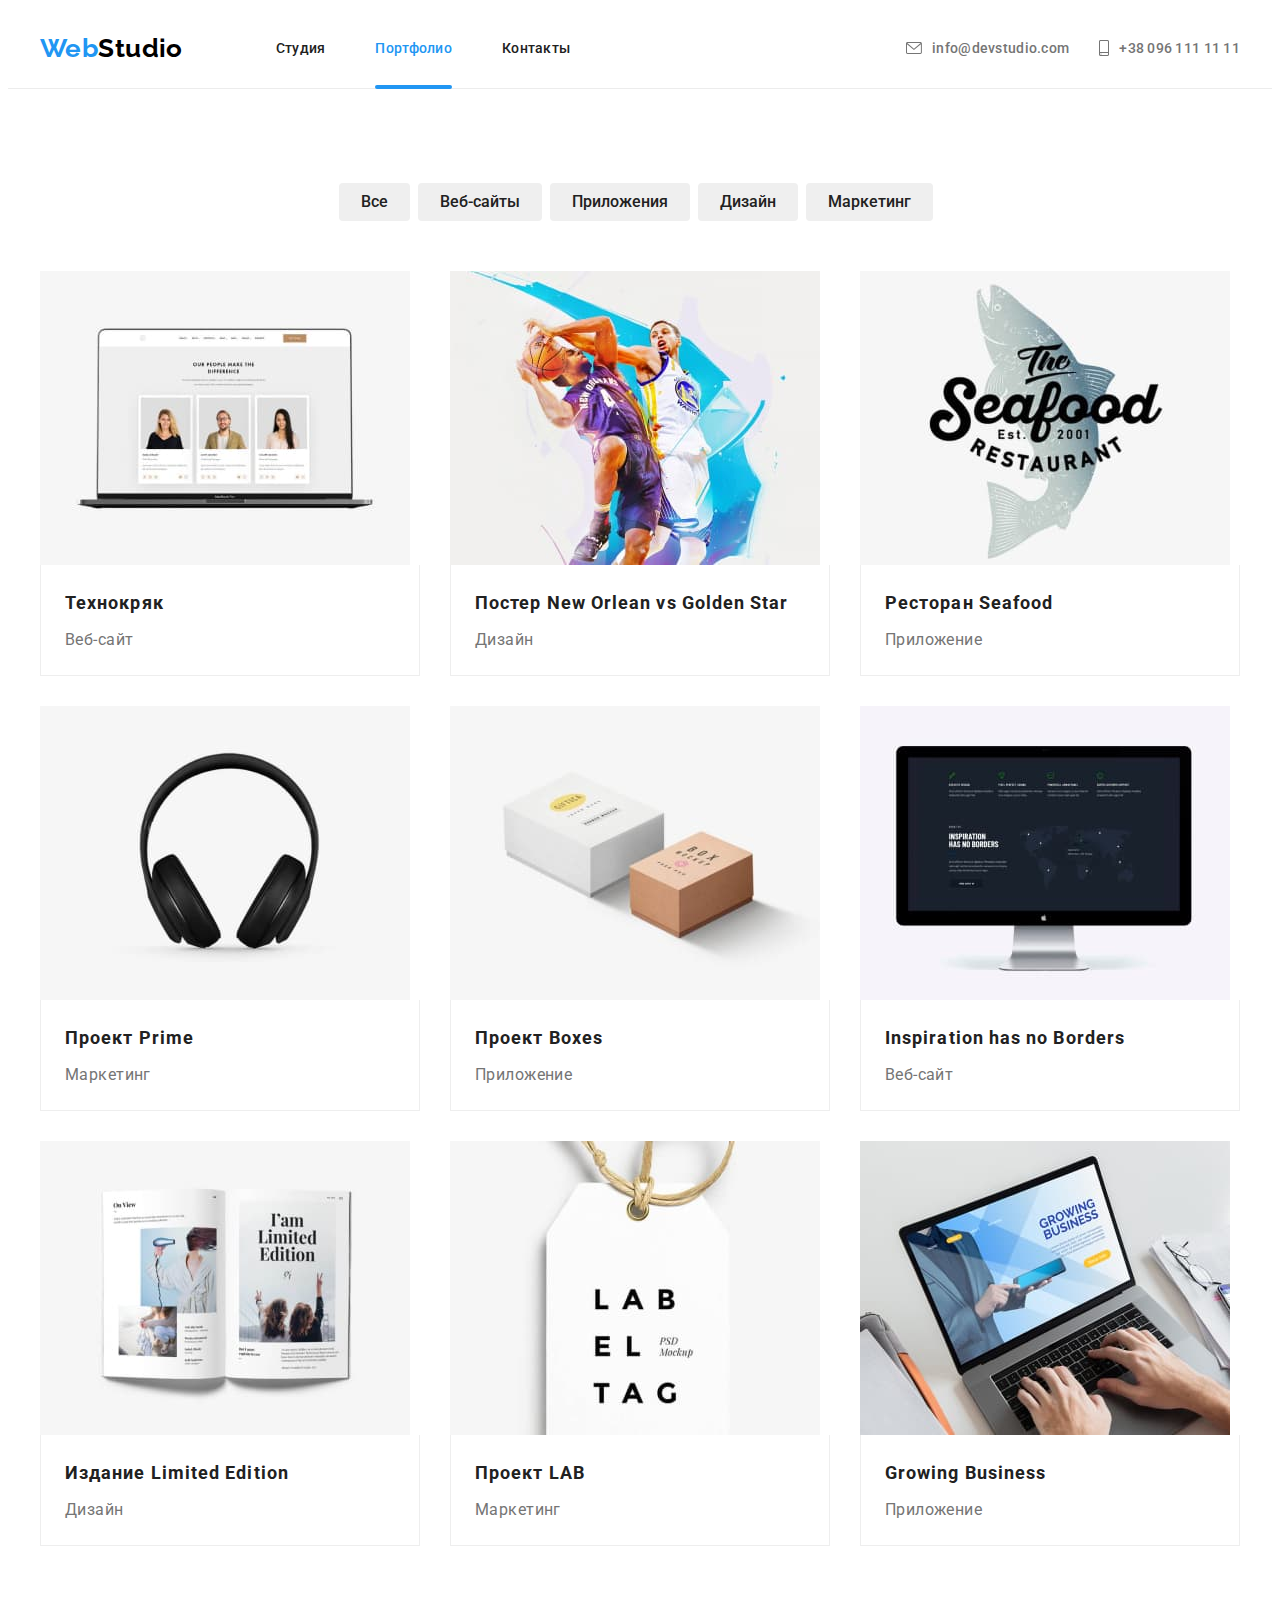
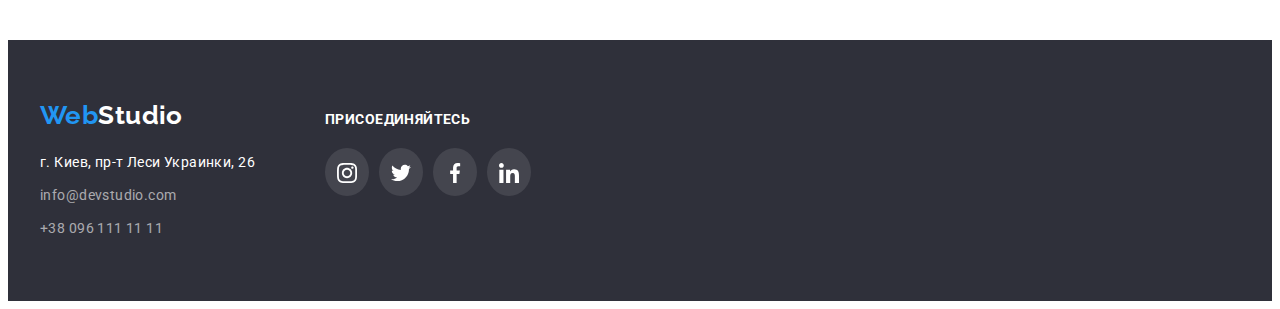
==== portfolio.html @ 8e20f908 "copied" ====
<!DOCTYPE html>
<html lang="ru">
  <head>
    <meta charset="UTF-8" />
    <meta http-equiv="X-UA-Compatible" content="IE=edge" />
    <meta name="viewport" content="width=device-width, initial-scale=1.0" />
    <link rel="preconnect" href="https://fonts.googleapis.com" />
    <link rel="preconnect" href="https://fonts.gstatic.com" crossorigin />
    <link
      href="https://fonts.googleapis.com/css2?family=Raleway:wght@700&family=Roboto:wght@400;500;700;900&display=swap"
      rel="stylesheet"
    />
    <link
      rel="stylesheet"
      href="https://cdnjs.cloudflare.com/ajax/libs/modern-normalize/1.1.0/modern-normalize.min.css"
      integrity="sha512-wpPYUAdjBVSE4KJnH1VR1HeZfpl1ub8YT/NKx4PuQ5NmX2tKuGu6U/JRp5y+Y8XG2tV+wKQpNHVUX03MfMFn9Q=="
      crossorigin="anonymous"
      referrerpolicy="no-referrer"
    />
    <link rel="stylesheet" href="./styles/styles.css" />
    <title>WebStudio</title>
  </head>
  <body>
    <header class="header">
      <div class="container">
        <nav class="header-nav">
          <a href="./index.html" class="header-logo"><span class="logo-web">Web</span>Studio</a>
          <ul class="list header-list">
            <li class="header-item">
              <a href="./index.html" class="link header-link">Студия</a>
            </li>
            <li class="header-item">
              <a href="./portfolio.html" class="link header-link current">Портфолио</a>
            </li>
            <li class="header-item"><a href="" class="link header-link">Контакты</a></li>
          </ul>
        </nav>
        <ul class="list header-contacts">
          <li class="header-item">
            <a href="mailto:info@devstudio.com" class="header-link mail link">
              <svg class="header-icon envelope" width="16" height="12">
                <use href="./images/symbol-defs.svg#icon-envelope-1"></use>
              </svg>
              info@devstudio.com</a
            >
          </li>
          <li class="header-item">
            <a href="tel:+380961111111" class="header-link link tel">
              <svg class="header-icon smartphone" width="10" height="16">
                <use href="./images/symbol-defs.svg#icon-smartphone-1"></use></svg
              >+38 096 111 11 11</a
            >
          </li>
        </ul>
      </div>
    </header>

    <main>
      <h1 class="visually-hidden">Наши проэкты</h1>
      <section class="section">
        <div class="container">
          <!--Filters-->
          <ul class="list filters-btns">
            <li><button type="button" class="portf-btn">Все</button></li>
            <li><button type="button" class="portf-btn">Веб-сайты</button></li>
            <li><button type="button" class="portf-btn">Приложения</button></li>
            <li><button type="button" class="portf-btn">Дизайн</button></li>
            <li><button type="button" class="portf-btn">Маркетинг</button></li>
          </ul>
          <!--Projects-->
          <ul class="list projects-list">
            <li class="projects-item">
              <a href class="project-link link">
                <div class="projects-img-cont">
                  <img
                    class="projects-img"
                    src="./images/portfolio/img-1.jpg"
                    alt="Картинка"
                    width="370"
                  />
                  <p class="projects-hide-text">
                    Ресурс предлагает комплексные предложения с разным уровнем функционала и
                    сервисов. Все это позволит посетителю получить исчерпывающие сведения о компании
                    или частном лице.
                  </p>
                </div>
                <div class="projects-item-text">
                  <h2 class="projects-title">Технокряк</h2>
                  <p class="projects-type">Веб-сайт</p>
                </div>
              </a>
            </li>
            <li class="projects-item">
              <a href class="project-link link">
                <div class="projects-img-cont">
                  <img
                    class="projects-img"
                    src="./images/portfolio/img-2.jpg"
                    alt="Картинка"
                    width="370"
                  />
                  <p class="projects-hide-text">
                    Ресурс предлагает комплексные предложения с разным уровнем функционала и
                    сервисов. Все это позволит посетителю получить исчерпывающие сведения о компании
                    или частном лице.
                  </p>
                </div>
                <div class="projects-item-text">
                  <h2 class="projects-title">Постер New Orlean vs Golden Star</h2>
                  <p class="projects-type">Дизайн</p>
                </div>
              </a>
            </li>
            <li class="projects-item">
              <a href class="project-link link">
                <div class="projects-img-cont">
                  <img
                    class="projects-img"
                    src="./images/portfolio/img-3.jpg"
                    alt="Картинка"
                    width="370"
                  />
                  <p class="projects-hide-text">
                    Ресурс предлагает комплексные предложения с разным уровнем функционала и
                    сервисов. Все это позволит посетителю получить исчерпывающие сведения о компании
                    или частном лице.
                  </p>
                </div>
                <div class="projects-item-text">
                  <h2 class="projects-title">Ресторан Seafood</h2>
                  <p class="projects-type">Приложение</p>
                </div>
              </a>
            </li>
            <li class="projects-item">
              <a href class="project-link link">
                <div class="projects-img-cont">
                  <img
                    class="projects-img"
                    src="./images/portfolio/img-4.jpg"
                    alt="Картинка"
                    width="370"
                  />
                  <p class="projects-hide-text">
                    Ресурс предлагает комплексные предложения с разным уровнем функционала и
                    сервисов. Все это позволит посетителю получить исчерпывающие сведения о компании
                    или частном лице.
                  </p>
                </div>
                <div class="projects-item-text">
                  <h2 class="projects-title">Проект Prime</h2>
                  <p class="projects-type">Маркетинг</p>
                </div>
              </a>
            </li>
            <li class="projects-item">
              <a href class="project-link link">
                <div class="projects-img-cont">
                  <img
                    class="projects-img"
                    src="./images/portfolio/img-5.jpg"
                    alt="Картинка"
                    width="370"
                  />
                  <p class="projects-hide-text">
                    Ресурс предлагает комплексные предложения с разным уровнем функционала и
                    сервисов. Все это позволит посетителю получить исчерпывающие сведения о компании
                    или частном лице.
                  </p>
                </div>
                <div class="projects-item-text">
                  <h2 class="projects-title">Проект Boxes</h2>
                  <p class="projects-type">Приложение</p>
                </div>
              </a>
            </li>
            <li class="projects-item">
              <a href class="project-link link">
                <div class="projects-img-cont">
                  <img
                    class="projects-img"
                    src="./images/portfolio/img-6.jpg"
                    alt="Картинка"
                    width="370"
                  />
                  <p class="projects-hide-text">
                    Ресурс предлагает комплексные предложения с разным уровнем функционала и
                    сервисов. Все это позволит посетителю получить исчерпывающие сведения о компании
                    или частном лице.
                  </p>
                </div>
                <div class="projects-item-text">
                  <h2 class="projects-title">Inspiration has no Borders</h2>
                  <p class="projects-type">Веб-сайт</p>
                </div>
              </a>
            </li>
            <li class="projects-item">
              <a href class="project-link link">
                <div class="projects-img-cont">
                  <img
                    class="projects-img"
                    src="./images/portfolio/img-7.jpg"
                    alt="Картинка"
                    width="370"
                  />
                  <p class="projects-hide-text">
                    Ресурс предлагает комплексные предложения с разным уровнем функционала и
                    сервисов. Все это позволит посетителю получить исчерпывающие сведения о компании
                    или частном лице.
                  </p>
                </div>
                <div class="projects-item-text">
                  <h2 class="projects-title">Издание Limited Edition</h2>
                  <p class="projects-type">Дизайн</p>
                </div>
              </a>
            </li>
            <li class="projects-item">
              <a href class="project-link link">
                <div class="projects-img-cont">
                  <img
                    class="projects-img"
                    src="./images/portfolio/img-8.jpg"
                    alt="Картинка"
                    width="370"
                  />
                  <p class="projects-hide-text">
                    Ресурс предлагает комплексные предложения с разным уровнем функционала и
                    сервисов. Все это позволит посетителю получить исчерпывающие сведения о компании
                    или частном лице.
                  </p>
                </div>
                <div class="projects-item-text">
                  <h2 class="projects-title">Проект LAB</h2>
                  <p class="projects-type">Маркетинг</p>
                </div>
              </a>
            </li>
            <li class="projects-item">
              <a href="" class="project-link link">
                <div class="projects-img-cont">
                  <img
                    class="projects-img"
                    src="./images/portfolio/img-9.jpg"
                    alt="Картинка"
                    width="370"
                  />
                  <p class="projects-hide-text">
                    Ресурс предлагает комплексные предложения с разным уровнем функционала и
                    сервисов. Все это позволит посетителю получить исчерпывающие сведения о компании
                    или частном лице.
                  </p>
                </div>
                <div class="projects-item-text">
                  <h2 class="projects-title">Growing Business</h2>
                  <p class="projects-type">Приложение</p>
                </div>
              </a>
            </li>
          </ul>
        </div>
      </section>
    </main>

    <footer class="footer">
      <div class="container footer-cont">
        <div>
          <a href="./index.html" class="footer-logo"><span class="logo-web">Web</span>Studio</a>
          <address class="address">
            <ul class="list">
              <li class="location">г. Киев, пр-т Леси Украинки, 26</li>
              <li>
                <a href="mailto:info@devstudio.com" class="footer-link link">info@devstudio.com</a>
              </li>
              <li><a href="tel:+380961111111" class="footer-link link">+38 096 111 11 11</a></li>
            </ul>
          </address>
        </div>
        <div class="footer-social-box">
          <p class="footer-social-text">присоединяйтесь</p>
          <div>
            <ul class="footer-social-list">
              <li class="footer-social-item">
                <a href="" class="footer-social-link">
                  <svg class="footer-social-icon" width="20" height="20">
                    <use href="./images/symbol-defs.svg#icon-instagram"></use>
                  </svg>
                </a>
              </li>
              <li class="footer-social-item">
                <a href="" class="footer-social-link">
                  <svg class="footer-social-icon" width="20" height="20">
                    <use href="./images/symbol-defs.svg#icon-twitter"></use>
                  </svg>
                </a>
              </li>
              <li class="footer-social-item">
                <a href="" class="footer-social-link">
                  <svg class="footer-social-icon" width="20" height="20">
                    <use href="./images/symbol-defs.svg#icon-facebook"></use>
                  </svg>
                </a>
              </li>
              <li class="footer-social-item">
                <a href="" class="footer-social-link">
                  <svg class="footer-social-icon" width="20" height="20">
                    <use href="./images/symbol-defs.svg#icon-linkedin"></use>
                  </svg>
                </a>
              </li>
            </ul>
          </div>
        </div>
      </div>
    </footer>
  </body>
</html>
---- styles/styles.css ----
:root {
  --main-text-color: #212121;
  --secondary-text-color: #757575;
  --accent-color: #2196f3;
  --white-text-color: #ffffff;
  --black-color: #000000;
  --white-color: #ffffff;
  --section-grey-color: #f5f4fa;
  --footer-color: #2f303a;
  --svg-color: #afb1b8;
  --timing-function: cubic-bezier(0.4, 0, 0.2, 1);
}

p,
h1,
h2,
h3,
h4,
h5,
h6 {
  margin: 0;
}

ul,
ol {
  margin: 0;
  padding: 0;
  list-style: none;
}

button {
  cursor: pointer;
}

img {
  display: block;
}

body {
  font-family: 'Roboto', sans-serif;
  letter-spacing: 0.03em;
  font-size: 14px;
  background-color: var(--white-color);
  color: var(--main-text-color);
}

.container {
  width: 1200px;
  margin: 0 auto;
  padding-left: 15px;
  padding-right: 15px;
  /* outline: 1px solid red; */
}

.header-logo,
.footer-logo {
  text-decoration: none;
}

.link {
  text-decoration: none;
}

.link:hover,
.link:focus {
  color: var(--accent-color);
}

.section {
  padding: 94px 0;
}

address {
  font-style: normal;
}

.visually-hidden {
  position: absolute;
  white-space: nowrap;
  width: 1px;
  height: 1px;
  overflow: hidden;
  border: 0;
  padding: 0;
  clip: rect(0 0 0 0);
  clip-path: inset(50%);
  margin: -1px;
}

/* --------------------------------header------------------------------- */

.header {
  border-bottom: 1px solid #ececec;
}

.header .container {
  display: flex;
}

.header-nav {
  display: flex;
  align-items: center;
}

.header-list {
  display: flex;
}

.header-nav .header-item + .header-item {
  margin-left: 50px;
}

.header-contacts {
  display: flex;
  margin-left: auto;
}

.header-nav .link {
  display: block;
  padding: 32px 0;
}

.tel {
  margin-left: 30px;
}

.header-link {
  display: flex;
  align-items: center;
  font-weight: 500;
  line-height: 16px;
  letter-spacing: 0.02em;
  color: var(--main-text-color);
  display: block;
  padding: 32px 0;
  position: relative;
  transition: color 250ms var(--timing-function);
}

.header-link.current:after {
  content: '';
  position: absolute;
  width: 100%;
  height: 4px;
  background-color: var(--accent-color);
  border-radius: 2px;
  left: 0;
  bottom: 0;
  margin-bottom: -1px;
}

/* 
.tel::after {
  width: 10px;
  height: 16px;
  background-image: url(../images/symbol-defs.svg#icon-twitter);
} */

.current {
  color: var(--accent-color);
}

.header-logo {
  font-family: 'Raleway', sans-serif;
  font-style: normal;
  font-weight: 700;
  font-size: 26px;
  line-height: 1.19;
  color: var(--black-color);
  margin-right: 93px;
}

.header-icon {
  margin-right: 10px;
  fill: currentColor;
}

.tel,
.mail {
  display: flex;
  align-items: center;
}

.tel:hover .smartphone,
.tel:focus .smartphone {
  fill: var(--accent-color);
}

.mail:hover .envelope,
.mail:focus .envelope {
  fill: var(--accent-color);
}

.logo-web {
  color: var(--accent-color);
}

.mail,
.tel {
  color: var(--secondary-text-color);
}

/* --------------------------------hero------------------------------- */

.hero {
  background-color: #c4c4c4;
  padding: 200px 0;
  text-align: center;
  max-width: 1600px;
  height: 600px;
  margin: 0 auto;
  background-image: linear-gradient(rgba(47, 48, 58, 0.4), rgba(47, 48, 58, 0.4)),
    url(../images/hero-bg.jpg);
  background-repeat: no-repeat;
  background-position: center;
  background-size: cover;
}

.hero-cont {
  justify-content: center;
}

.hero-title {
  font-weight: 900;
  font-size: 44px;
  line-height: 1.36;
  letter-spacing: 0.06em;
  text-transform: uppercase;
  color: var(--white-text-color);
  width: 696px;
  height: 120px;
  margin: auto;
}

.hero-btn {
  font-weight: 700;
  font-size: 16px;
  line-height: 1.87;
  letter-spacing: 0.06em;
  color: var(--white-text-color);
  background-color: var(--accent-color);
  padding: 10px 32px;
  border: none;
  border-radius: 4px;
  margin-top: 30px;
  transition: background-color 250ms var(--timing-function);
}

.hero-btn:hover,
.hero-btn:focus {
  background-color: #188ce8;
}

/* --------------------------------excell------------------------------- */

.excell-box {
  display: flex;
  width: 270px;
  height: 120px;
  justify-content: center;
  align-items: center;
  background-color: #f5f4fa;
  border-radius: 4px;
}

.excell-svg {
  width: 70px;
  height: 70px;
}

.excell-list {
  display: flex;
}

.excell-list-box {
  max-width: 270px;
}

.excell-list-box:not(:last-child) {
  margin-right: 30px;
}

.excell-sub-title {
  font-size: 14px;
  font-weight: 700;
  line-height: 1.14;
  text-transform: uppercase;
  margin-bottom: 10px;
  margin-top: 30px;
}

.excell-text {
  line-height: 1.71;
  letter-spacing: 0.03em;
  color: var(--secondary-text-color);
}

/* --------------------------------about------------------------------- */

.about {
  padding-top: 0;
}

.about-title {
  font-weight: 700;
  font-size: 36px;
  line-height: 1.17;
  text-align: center;
  margin-bottom: 50px;
}

.about-list {
  display: flex;
  margin-left: -30px;
}
.about-imgs {
  margin-left: 30px;
  position: relative;
}

.about-img-text {
  font-weight: 700;
  font-size: 14px;
  line-height: 1.14;
  letter-spacing: 0.03em;
  text-transform: uppercase;
  color: #ffffff;
}

.about-img-box {
  position: absolute;
  bottom: 0;
  width: 100%;
  height: 70px;
  background-color: rgba(47, 48, 58, 0.8);
  display: flex;
  justify-content: center;
  align-items: center;
}

/* --------------------------------team------------------------------- */

.team {
  background-color: var(--section-grey-color);
}

.team-list {
  display: flex;
  margin-left: -30px;
}

.team-card {
  background-color: var(--white-color);
  margin-left: 30px;
  border-radius: 4px;
  box-shadow: 0 3px 3px rgb(0 0 0 / 25%);
}

.team-card:hover {
  box-shadow: 0 5px 5px rgb(0 0 0 / 25%);
}

.team-title {
  font-weight: 700;
  font-size: 36px;
  line-height: 1.17;
  text-align: center;
  margin-bottom: 50px;
}

.team-name {
  font-weight: 500;
  font-size: 16px;
  line-height: 1.19;
  text-align: center;
  margin-top: 30px;
  margin-bottom: 10px;
}

.team-prof {
  font-size: 16px;
  line-height: 1.19;
  text-align: center;
  color: var(--secondary-text-color);
  margin-bottom: 16px;
}

.team-social-list {
  display: flex;
  justify-content: center;
  margin-bottom: 30px;
}

.team-social-item {
  width: 44px;
  height: 44px;
  margin-right: 10px;
}

.team-social-link {
  width: 100%;
  height: 100%;
  display: flex;
  justify-content: center;
  align-items: center;
}

.team-social-icon {
  fill: var(--svg-color);
  transition: fill 250ms var(--timing-function);
}

.team-social-link:focus .team-social-icon,
.team-social-link:hover .team-social-icon {
  fill: var(--white-color);
}

.team-social-item:hover,
.team-social-item:focus {
  background-color: var(--accent-color);
  border-radius: 50%;
}

/* --------------------------------clients------------------------------- */

.clients-title {
  font-weight: 700;
  font-size: 36px;
  line-height: 1.17;
  text-align: center;
  letter-spacing: 0.03em;
  color: var(--main-text-color);
  margin-bottom: 50px;
}

.clients-list {
  display: flex;
  max-width: 1170px;
  justify-content: space-between;
}

.clients-svg-box {
  width: 170px;
  height: 92px;
}

.clients-link {
  display: flex;
  justify-content: center;
  align-items: center;
  width: 100%;
  height: 100%;
  outline: 1px solid var(--svg-color);
  border-radius: 4px;
}

.client-logo {
  fill: var(--svg-color);
  transition: fill 250ms var(--timing-function);
}

.clients-link:hover,
.clients-link:focus {
  outline: 1px solid var(--accent-color);
}

.clients-link:hover .client-logo,
.clients-link:focus .client-logo {
  fill: var(--accent-color);
}

/* --------------------------------footer------------------------------- */

.footer {
  background-color: var(--footer-color);
  padding: 60px 0;
}

.footer-cont {
  display: flex;
  align-items: baseline;
}

.footer-logo {
  font-family: 'Raleway', sans-serif;
  font-weight: 700;
  font-size: 26px;
  line-height: 1.19;
  color: var(--white-color);
  display: inline-block;
  margin-bottom: 20px;
}

.footer-social-box {
  margin-left: 70px;
}

.location {
  line-height: 1.71;
  color: var(--white-text-color);
}

.footer-link {
  line-height: 1.71;
  color: rgba(255, 255, 255, 0.6);
  display: block;
  margin-top: 9px;
  transition: color 250ms var(--timing-function);
}

.footer-social-text {
  font-weight: 700;
  font-size: 14px;
  line-height: 1.14;
  letter-spacing: 0.03em;
  text-transform: uppercase;
  color: var(--white-text-color);
  margin-bottom: 20px;
}

.footer-social-list {
  display: flex;
  /* justify-content: center; */
}

.footer-social-item {
  display: flex;
  justify-content: center;
  align-items: center;
  width: 44px;
  height: 44px;
  margin-right: 10px;
  background-color: rgba(255, 255, 255, 0.1);
  border-radius: 50%;
  padding-top: 4px;
  transition: background-color 250ms var(--timing-function);
}

.footer-social-icon {
  fill: var(--white-text-color);
}

.footer-social-item:focus,
.footer-social-item:hover {
  background-color: var(--accent-color);
}

/* --------------------------------portfolio------------------------------- */

.filters-btns {
  display: flex;
  justify-content: center;
}

.portf-btn {
  font-family: inherit;
  font-weight: 500;
  font-size: 16px;
  line-height: 1.62;
  text-align: center;
  color: var(--main-text-color);
  padding: 6px 22px;
  border: none;
  border-radius: 4px;
  margin-right: 8px;
  transition: color 250ms var(--timing-function);
  transition: background-color 250ms var(--timing-function);
}

.portf-btn:hover,
.portf-btn:focus {
  color: var(--white-color);
  background-color: var(--accent-color);
  box-shadow: 0px 3px 1px rgba(0, 0, 0, 0.1), 0px 1px 2px rgba(0, 0, 0, 0.08),
    0px 2px 2px rgba(0, 0, 0, 0.12);
  border-radius: 4px;
}

.projects-title {
  font-weight: 700;
  font-size: 18px;
  line-height: 2;
  letter-spacing: 0.06em;
  margin-bottom: 4px;
  color: var(--main-text-color);
}

.projects-type {
  font-size: 16px;
  line-height: 1.88;
  color: var(--secondary-text-color);
}

.projects-list {
  display: flex;
  flex-wrap: wrap;
  margin-top: 50px;
  margin-left: -30px;
  margin-bottom: -30px;
}

.projects-item {
  width: calc(100% / 3 - 30px);
  margin-left: 30px;
  margin-bottom: 30px;
}

.projects-img-cont {
  position: relative;
  overflow: hidden;
}

.projects-hide-text {
  font-size: 18px;
  line-height: 1.56;
  letter-spacing: 0.03em;
  color: var(--white-color);
  position: absolute;
  top: 0;
  background-color: rgba(33, 150, 243, 0.9);
  height: 100%;
  padding: 63px 24px;
  display: flex;
  text-align: center;
  align-items: center;
  transform: translateY(101%);
  transition: transform 250ms linear;
  transition-timing-function: var(--timing-function);
}

.project-link:hover .projects-hide-text,
.project-link:focus .projects-hide-text {
  transform: translateY(0);
}

.projects-item-text {
  padding: 20px 24px;
  border-bottom: 1px solid #eeeeee;
  border-left: 1px solid #eeeeee;
  border-right: 1px solid #eeeeee;
}

.project-link {
  display: block;
  transition: box-shadow 250ms var(--timing-function);
}

.project-link:hover,
.project-link:focus {
  box-shadow: 0px 4px 4px 0px rgba(0, 0, 0, 0.25);
}

/* -----------------modal-------------- */

.backdrop {
  width: 100vw;
  height: 100vh;
  background-color: rgba(0, 0, 0, 0.2);
  position: fixed;
  top: 0;
  transition: opacity 250ms, visibility 250ms;
  display: flex;
  align-items: center;
  justify-content: center;
}

.modal {
  width: 528px;
  min-height: 581px;
  background-color: rgba(255, 255, 255, 1);
  border-radius: 4px;
  /* position: absolute;
  top: 50%;
  left: 50%; */
  transform: rotate(360deg) scale(1);
  transition: transform 500ms;
}

.backdrop.is-hidden .modal {
  transform: rotate(180deg) scale(0);
}

.close-btn {
  width: 30px;
  height: 30px;
  margin-top: 8px;
  margin-right: 8px;
  margin-left: auto;
  display: flex;
  border: 1px solid #e6e6e6;
  border-radius: 50%;
  background-color: transparent;
  align-items: center;
  transition: transform 250ms;
  transition-timing-function: cubic-bezier(0.4, 0, 0.2, 1);
}

.close-btn:hover,
.close-btn:focus {
  fill: var(--accent-color);
  box-shadow: 0px 3px 1px rgba(0, 0, 0, 0.1), 0px 1px 2px rgba(0, 0, 0, 0.08),
    0px 2px 2px rgba(0, 0, 0, 0.12);
}

.is-hidden {
  visibility: hidden;
  opacity: 0;
  pointer-events: none;
}

.no-scroll {
  overflow: hidden;
}
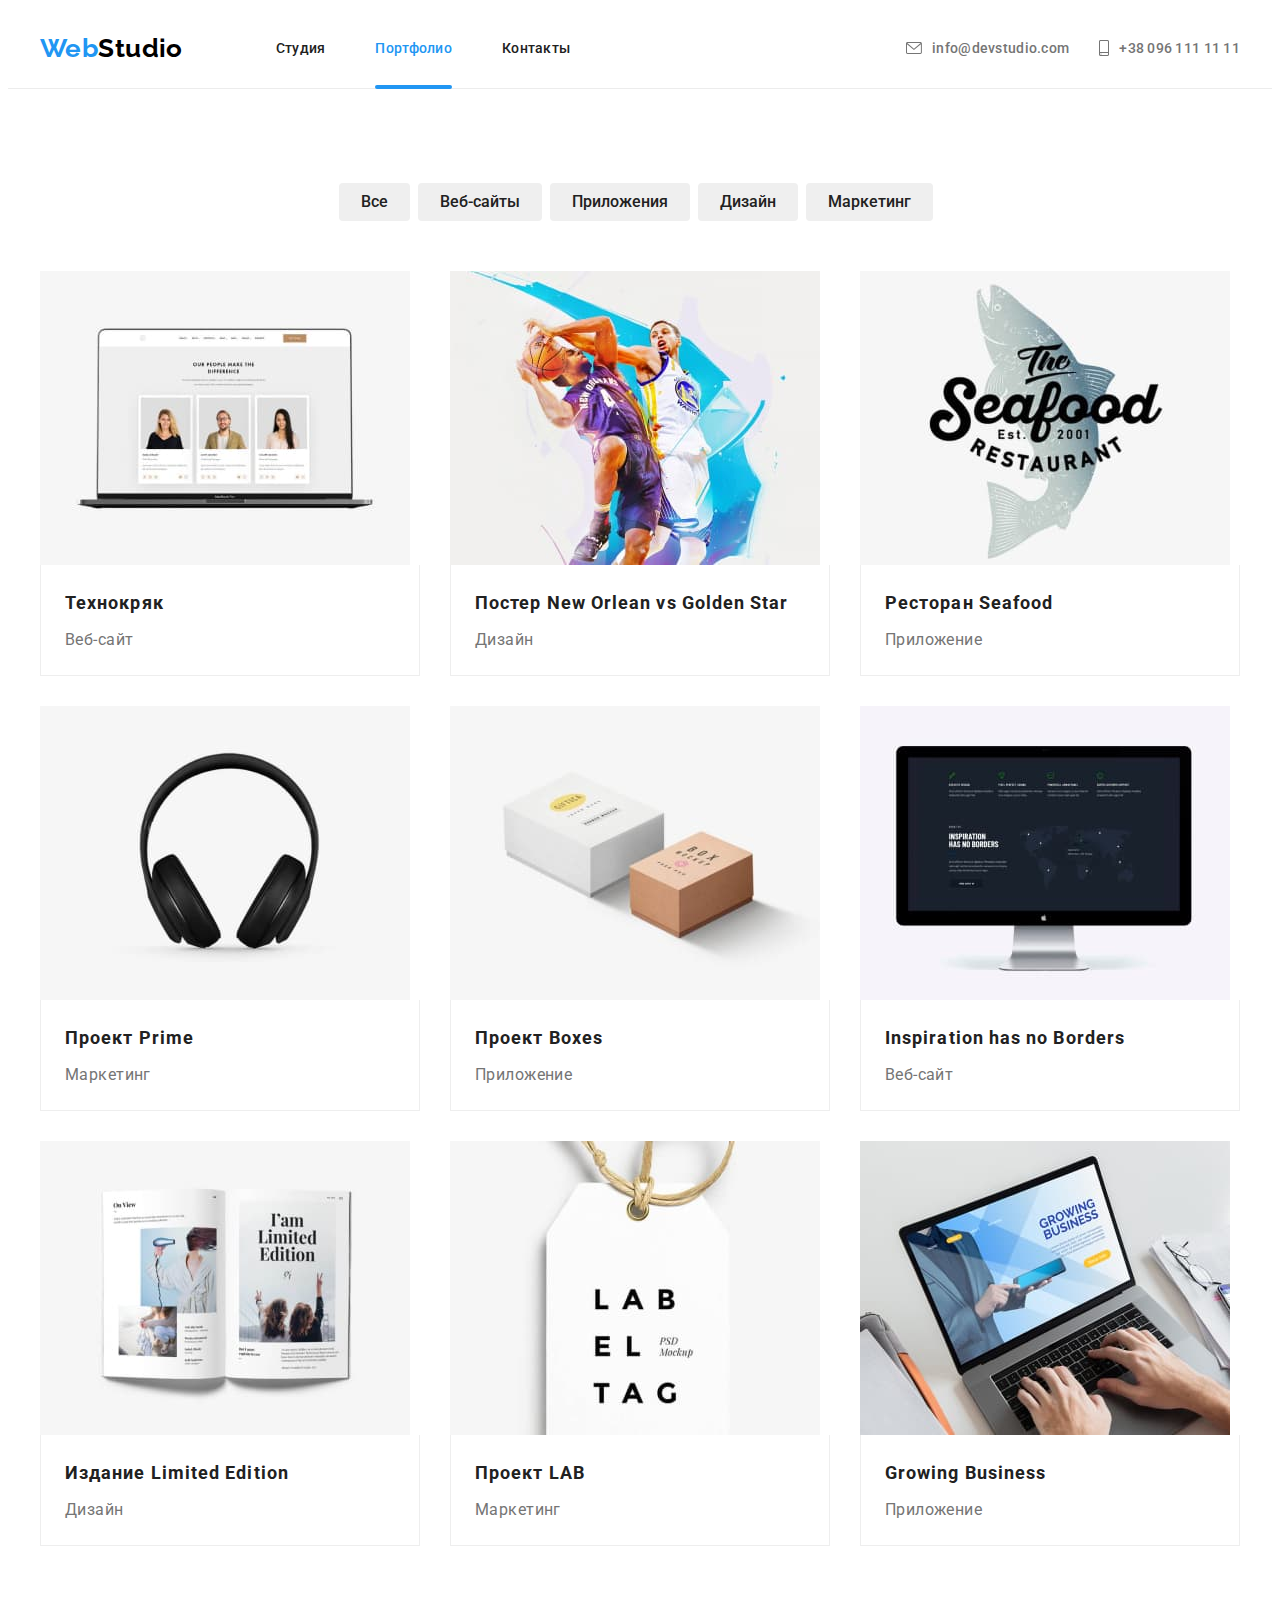
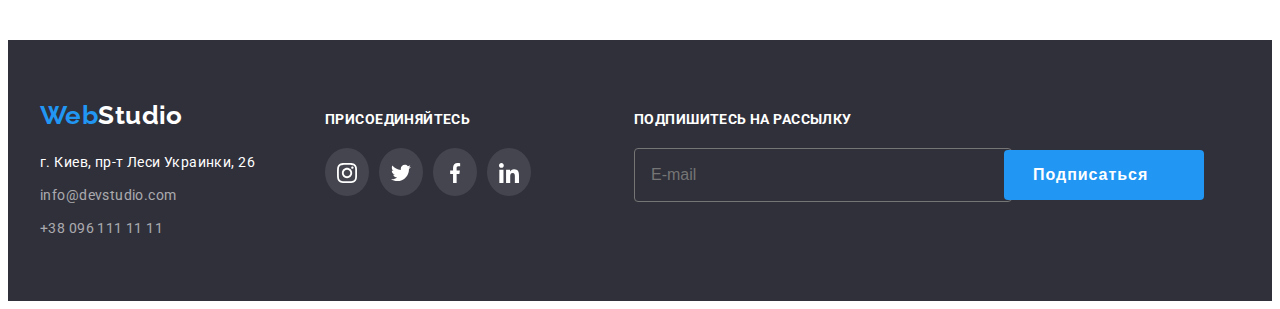
==== commit 6c82f15d: "input+btn added" ====
--- a/portfolio.html
+++ b/portfolio.html
@@ -312,6 +312,20 @@
             </ul>
           </div>
         </div>
+        <div class="footer-form-cont">
+          <p class="footer-social-text">Подпишитесь на рассылку</p>
+          <form action="" class="footer-form">
+            <input
+              type="email"
+              name="footer-email"
+              id="footer-email"
+              placeholder="E-mail"
+              class="footer-input"
+              valid
+            />
+          </form>
+          <button type="submit" class="btn footer-btn">Подписаться</button>
+        </div>
       </div>
     </footer>
   </body>
--- a/styles/styles.css
+++ b/styles/styles.css
@@ -493,6 +493,7 @@
 
 .footer-social-box {
   margin-left: 70px;
+  margin-right: 93px;
 }
 
 .location {
@@ -543,6 +544,44 @@
 .footer-social-item:focus,
 .footer-social-item:hover {
   background-color: var(--accent-color);
+}
+
+.footer-form-cont {
+  position: relative;
+}
+
+.footer-input {
+  background-color: var(--footer-color);
+  width: 358px;
+  height: 50px;
+  border: 1px solid var(--secondary-text-color);
+  border-radius: 4px;
+  padding-left: 16px;
+  color: var(--white-color);
+  font-size: 16px;
+  line-height: 1.25;
+}
+
+.footer-btn {
+  font-weight: 700;
+  font-size: 16px;
+  line-height: 1.87;
+  letter-spacing: 0.06em;
+  color: var(--white-text-color);
+  background-color: var(--accent-color);
+  padding: 10px 62px 10px 29px;
+  width: 200px;
+  border: none;
+  border-radius: 4px;
+  transition: background-color 250ms var(--timing-function);
+  position: absolute;
+  left: 370px;
+  top: 42%;
+}
+
+.footer-btn:hover,
+.footer-btn:focus {
+  background-color: #188ce8;
 }
 
 /* --------------------------------portfolio------------------------------- */
@@ -659,9 +698,6 @@
   position: fixed;
   top: 0;
   transition: opacity 250ms, visibility 250ms;
-  display: flex;
-  align-items: center;
-  justify-content: center;
 }
 
 .modal {
@@ -669,11 +705,12 @@
   min-height: 581px;
   background-color: rgba(255, 255, 255, 1);
   border-radius: 4px;
-  /* position: absolute;
+  padding: 40px;
+  position: absolute;
   top: 50%;
-  left: 50%; */
-  transform: rotate(360deg) scale(1);
-  transition: transform 500ms;
+  left: 50%;
+  transform: translate(-50%, -50%) rotate(360deg) scale(1);
+  /* transition: transform 500ms; */
 }
 
 .backdrop.is-hidden .modal {
@@ -683,14 +720,16 @@
 .close-btn {
   width: 30px;
   height: 30px;
-  margin-top: 8px;
-  margin-right: 8px;
-  margin-left: auto;
-  display: flex;
-  border: 1px solid #e6e6e6;
+  border: 1px solid #999999;
   border-radius: 50%;
   background-color: transparent;
-  align-items: center;
+  position: absolute;
+  top: 10px;
+  right: 10px;
+  display: flex;
+  align-items: center;
+  justify-content: center;
+  padding: 0;
   transition: transform 250ms;
   transition-timing-function: cubic-bezier(0.4, 0, 0.2, 1);
 }
@@ -711,3 +750,70 @@
 .no-scroll {
   overflow: hidden;
 }
+
+.modal-title {
+  font-weight: 700;
+  font-size: 20px;
+  line-height: 1.15;
+  text-align: center;
+  letter-spacing: 0.03em;
+  color: var(--main-text-color);
+  margin-bottom: 12px;
+}
+
+.modal-input {
+  margin-bottom: 10px;
+  width: 100%;
+  height: 40px;
+  border: 1px solid rgba(33, 33, 33, 0.2);
+  border-radius: 4px;
+  padding-left: 40px;
+  color: var(--main-text-color-);
+  font-size: 16px;
+  line-height: 1.25;
+}
+
+.modal-label {
+  font-size: 12px;
+  line-height: 1.17;
+  letter-spacing: 0.01em;
+  color: var(--secondary-text-color);
+  margin-bottom: 4px;
+  display: block;
+}
+
+.modal-comment {
+  width: 100%;
+  height: 120px;
+  border: 1px solid rgba(33, 33, 33, 0.2);
+  border-radius: 4px;
+  resize: none;
+  padding: 12px 16px;
+}
+
+.modal-btn-con {
+}
+
+.modal-btn {
+  font-weight: 700;
+  font-size: 16px;
+  line-height: 1.87;
+  letter-spacing: 0.06em;
+  color: var(--white-text-color);
+  background-color: var(--accent-color);
+  padding: 10px 55px;
+  border: none;
+  border-radius: 4px;
+  margin-top: 30px;
+  transition: background-color 250ms var(--timing-function);
+  box-shadow: 0px 3px 1px rgba(0, 0, 0, 0.1), 0px 1px 2px rgba(0, 0, 0, 0.08),
+    0px 2px 2px rgba(0, 0, 0, 0.12);
+  width: 200px;
+  margin-left: 50%;
+  transform: translate(-50%);
+}
+
+.modal-btn:hover,
+.modal-btn:focus {
+  background-color: #188ce8;
+}
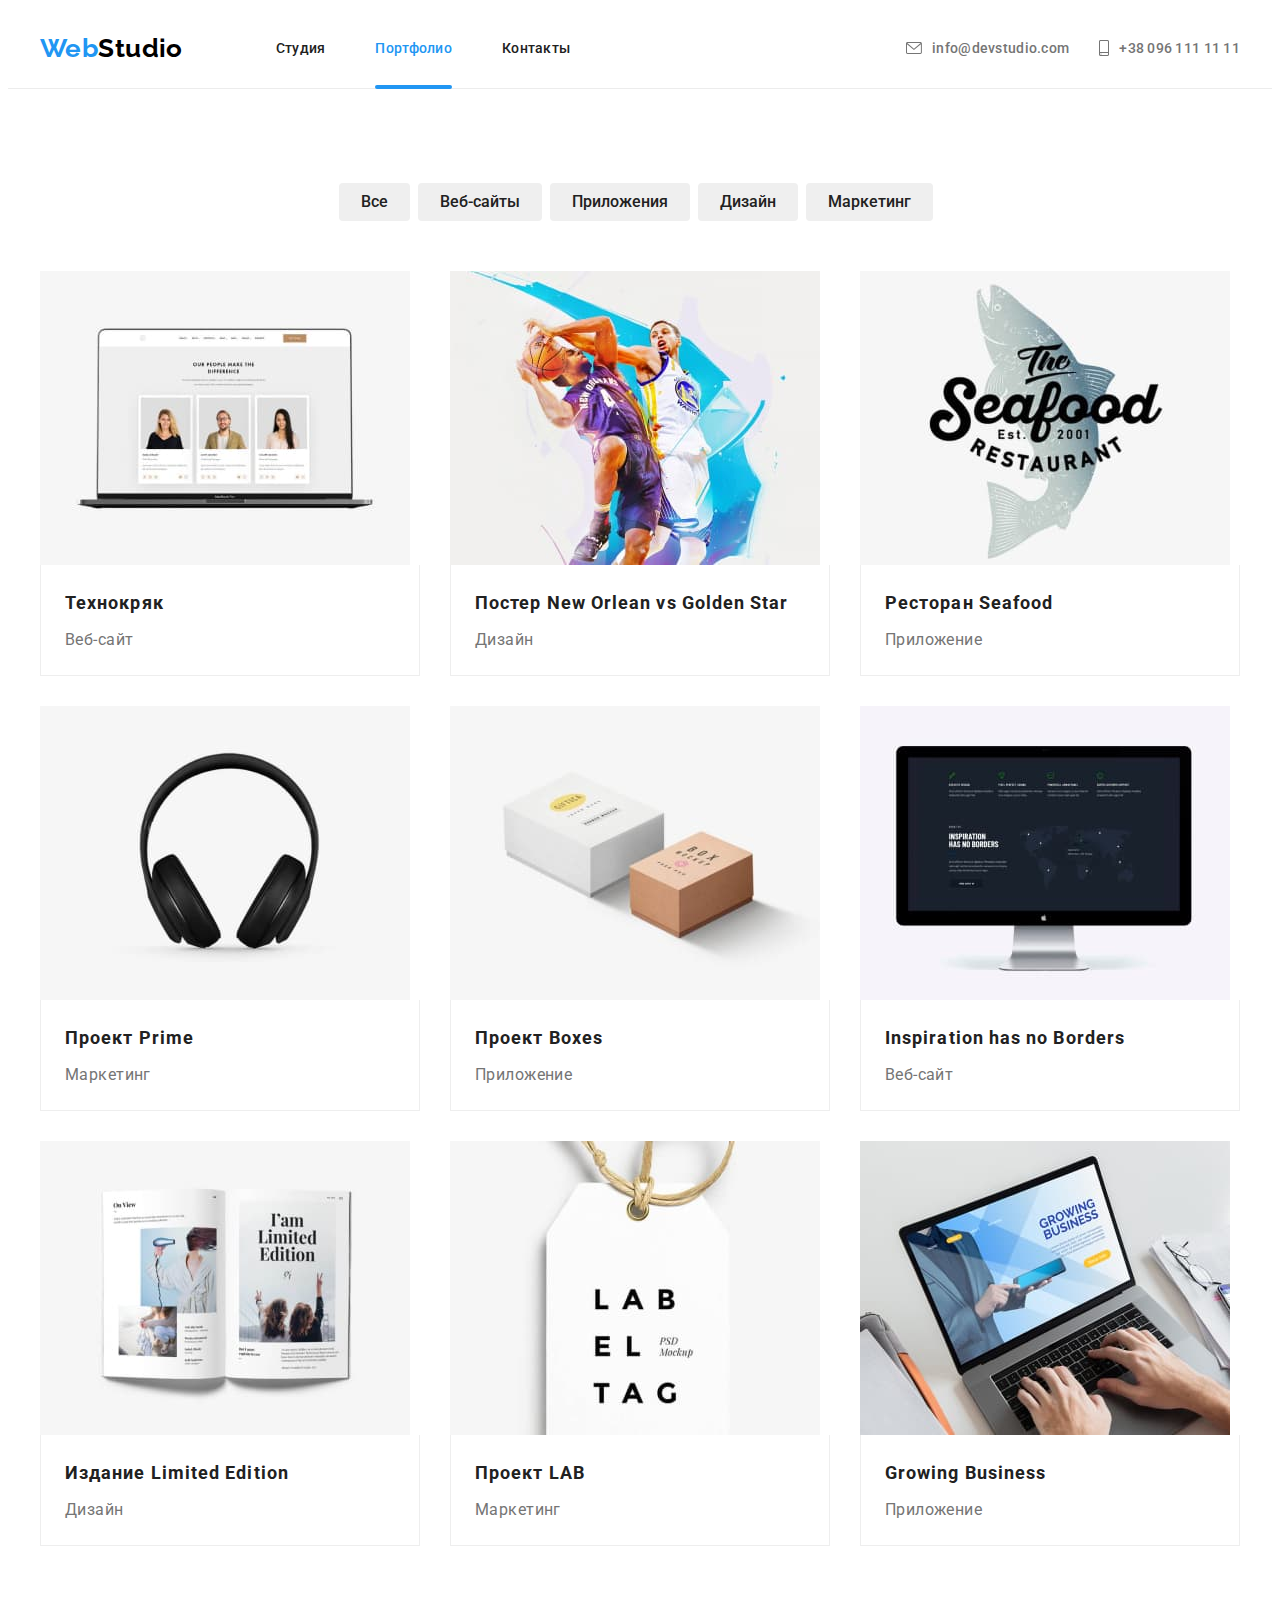
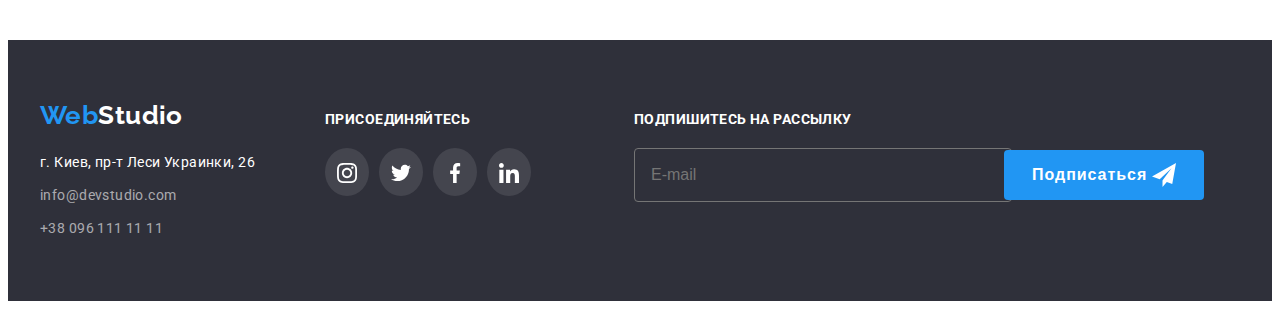
==== commit 3614bf46: "footer-finished" ====
--- a/portfolio.html
+++ b/portfolio.html
@@ -324,7 +324,10 @@
               valid
             />
           </form>
-          <button type="submit" class="btn footer-btn">Подписаться</button>
+          <button type="submit" class="btn footer-btn">Подписаться 
+          <svg class="footer-send-icon" width="24" height="24">
+            <use href="./images/symbol-defs.svg#icon-send"></use></button>
+          </svg>
         </div>
       </div>
     </footer>
--- a/styles/styles.css
+++ b/styles/styles.css
@@ -569,7 +569,7 @@
   letter-spacing: 0.06em;
   color: var(--white-text-color);
   background-color: var(--accent-color);
-  padding: 10px 62px 10px 29px;
+  padding: 10px 28px;
   width: 200px;
   border: none;
   border-radius: 4px;
@@ -577,12 +577,17 @@
   position: absolute;
   left: 370px;
   top: 42%;
+  display: flex;
+  justify-content: space-between;
+  align-items: center;
 }
 
 .footer-btn:hover,
 .footer-btn:focus {
   background-color: #188ce8;
 }
+
+
 
 /* --------------------------------portfolio------------------------------- */
 
@@ -710,7 +715,7 @@
   top: 50%;
   left: 50%;
   transform: translate(-50%, -50%) rotate(360deg) scale(1);
-  /* transition: transform 500ms; */
+  transition: transform 500ms;
 }
 
 .backdrop.is-hidden .modal {
@@ -737,8 +742,8 @@
 .close-btn:hover,
 .close-btn:focus {
   fill: var(--accent-color);
-  box-shadow: 0px 3px 1px rgba(0, 0, 0, 0.1), 0px 1px 2px rgba(0, 0, 0, 0.08),
-    0px 2px 2px rgba(0, 0, 0, 0.12);
+  /* box-shadow: 0px 3px 1px rgba(0, 0, 0, 0.1), 0px 1px 2px rgba(0, 0, 0, 0.08),
+    0px 2px 2px rgba(0, 0, 0, 0.12); */
 }
 
 .is-hidden {
@@ -761,16 +766,39 @@
   margin-bottom: 12px;
 }
 
+.modal-field {
+  margin-bottom: 10px;
+}
+
+.input-wrap {
+  position: relative;
+}
+
+.modal-icon {
+  position: absolute;
+  left: 12px;
+  top: 50%;
+  transform: translateY(-50%);
+}
+
 .modal-input {
-  margin-bottom: 10px;
   width: 100%;
   height: 40px;
   border: 1px solid rgba(33, 33, 33, 0.2);
   border-radius: 4px;
-  padding-left: 40px;
+  padding-left: 42px;
   color: var(--main-text-color-);
   font-size: 16px;
   line-height: 1.25;
+}
+
+.modal-input:focus {
+  border-color: var(--accent-color);
+  outline: none;
+}
+
+.modal-input:focus + .modal-icon {
+  fill: var(--accent-color);
 }
 
 .modal-label {
@@ -791,7 +819,50 @@
   padding: 12px 16px;
 }
 
-.modal-btn-con {
+.modal-comment:focus {
+  border: 1px solid var(--accent-color);
+  outline: none;
+}
+
+.check-text {
+  font-size: 14px;
+  line-height: 1.71;
+  letter-spacing: 0.03em;
+  color: var(--main-text-color);
+  display: flex;
+  justify-content: center;
+  align-items: center;
+  margin-top: 20px;
+}
+
+.modal-terms {
+  font-size: 14px;
+  line-height: 1.71;
+  letter-spacing: 0.03em;
+  text-decoration-line: underline;
+  color: var(--accent-color);
+  padding-left: 1ex;
+}
+
+.modal-check:checked + .check-text::before {
+  background-color: var(--accent-color);
+  border: none;
+  background-image: url(../images/check-mark.svg);
+  background-repeat: no-repeat;
+  background-position: center;
+}
+
+.check-text::before {
+  content: '';
+  width: 16px;
+  height: 15px;
+  border: 2px solid var(--main-text-color);
+  border-radius: 3px;
+  margin-right: 5px;
+}
+
+.modal-check:focus + .check-text::before {
+  border-color: var(--accent-color);
 }
 
 .modal-btn {
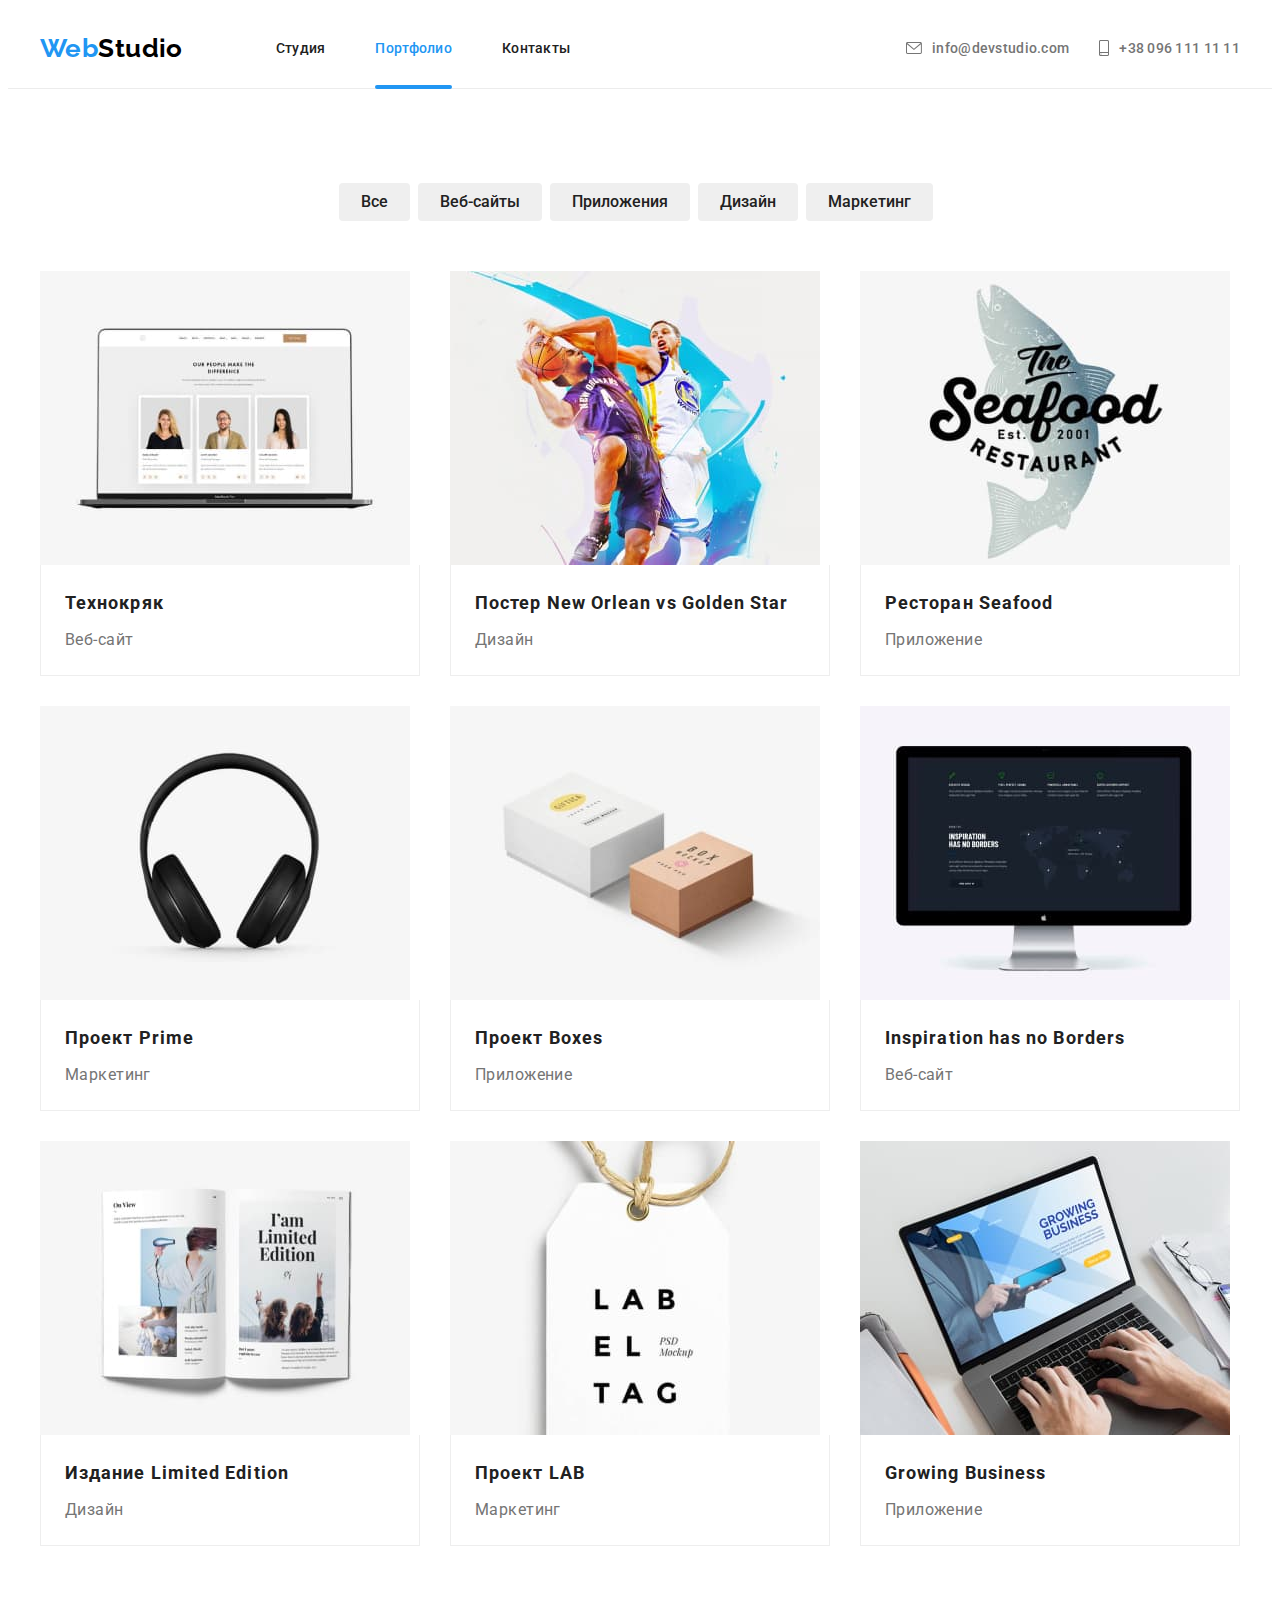
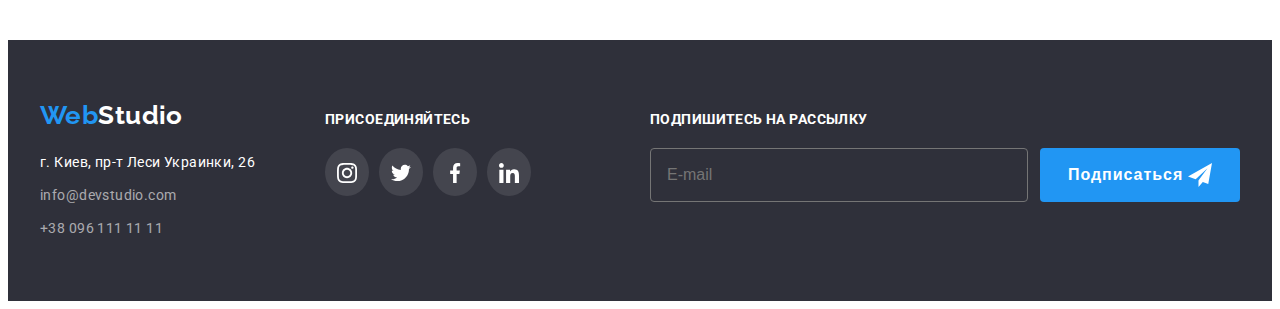
==== commit 05c08834: "footer" ====
--- a/portfolio.html
+++ b/portfolio.html
@@ -314,22 +314,24 @@
         </div>
         <div class="footer-form-cont">
           <p class="footer-social-text">Подпишитесь на рассылку</p>
-          <form action="" class="footer-form">
+          <form class="footer-form">
             <input
               type="email"
               name="footer-email"
               id="footer-email"
               placeholder="E-mail"
               class="footer-input"
-              valid
             />
+            <button type="submit" class="btn footer-btn">
+              Подписаться
+              <svg class="footer-send-icon" width="24" height="24">
+                <use href="./images/symbol-defs.svg#icon-send"></use>
+              </svg>
+            </button>
           </form>
-          <button type="submit" class="btn footer-btn">Подписаться 
-          <svg class="footer-send-icon" width="24" height="24">
-            <use href="./images/symbol-defs.svg#icon-send"></use></button>
-          </svg>
         </div>
       </div>
     </footer>
+
   </body>
 </html>
--- a/styles/styles.css
+++ b/styles/styles.css
@@ -493,7 +493,6 @@
 
 .footer-social-box {
   margin-left: 70px;
-  margin-right: 93px;
 }
 
 .location {
@@ -547,7 +546,11 @@
 }
 
 .footer-form-cont {
-  position: relative;
+  margin-left: auto;
+}
+
+.footer-form {
+  display: flex;
 }
 
 .footer-input {
@@ -574,20 +577,16 @@
   border: none;
   border-radius: 4px;
   transition: background-color 250ms var(--timing-function);
-  position: absolute;
-  left: 370px;
-  top: 42%;
   display: flex;
   justify-content: space-between;
   align-items: center;
+  margin-left: 12px;
 }
 
 .footer-btn:hover,
 .footer-btn:focus {
   background-color: #188ce8;
 }
-
-
 
 /* --------------------------------portfolio------------------------------- */
 
@@ -725,25 +724,34 @@
 .close-btn {
   width: 30px;
   height: 30px;
-  border: 1px solid #999999;
+  border: 1px solid rgba(0, 0, 0, 0.1);
   border-radius: 50%;
   background-color: transparent;
   position: absolute;
-  top: 10px;
-  right: 10px;
+  top: 0;
+  right: 0;
+  margin: 8px 8px 0 0;
   display: flex;
   align-items: center;
   justify-content: center;
-  padding: 0;
-  transition: transform 250ms;
-  transition-timing-function: cubic-bezier(0.4, 0, 0.2, 1);
+  transition: box-shadow 250ms var(--timing-function);
+}
+
+.btn-close {
+    position: absolute;
+    top: 0;
+    right: 0;
+    margin: 8px 8px 0 0;
+    display: flex;
+    align-items: center;
+    justify-content: center;
 }
 
 .close-btn:hover,
 .close-btn:focus {
   fill: var(--accent-color);
-  /* box-shadow: 0px 3px 1px rgba(0, 0, 0, 0.1), 0px 1px 2px rgba(0, 0, 0, 0.08),
-    0px 2px 2px rgba(0, 0, 0, 0.12); */
+  box-shadow: 0px 3px 1px rgba(0, 0, 0, 0.1), 0px 1px 2px rgba(0, 0, 0, 0.08),
+    0px 2px 2px rgba(0, 0, 0, 0.12);
 }
 
 .is-hidden {
@@ -766,8 +774,15 @@
   margin-bottom: 12px;
 }
 
+.modal-form {
+  display: flex;
+  flex-direction: column;
+  align-items: center;
+}
+
 .modal-field {
   margin-bottom: 10px;
+  width: 100%;
 }
 
 .input-wrap {
@@ -790,6 +805,7 @@
   color: var(--main-text-color-);
   font-size: 16px;
   line-height: 1.25;
+  transition: border 250ms var(--timing-function);
 }
 
 .modal-input:focus {
@@ -817,6 +833,7 @@
   border-radius: 4px;
   resize: none;
   padding: 12px 16px;
+  transition: border 250ms var(--timing-function);
 }
 
 .modal-comment:focus {
@@ -850,6 +867,7 @@
   background-image: url(../images/check-mark.svg);
   background-repeat: no-repeat;
   background-position: center;
+  transition: 250ms var(--timing-function);
 }
 
 .check-text::before {
@@ -880,8 +898,7 @@
   box-shadow: 0px 3px 1px rgba(0, 0, 0, 0.1), 0px 1px 2px rgba(0, 0, 0, 0.08),
     0px 2px 2px rgba(0, 0, 0, 0.12);
   width: 200px;
-  margin-left: 50%;
-  transform: translate(-50%);
+  transition: background-color 250ms var(--timing-function), box-shadow 250ms var(--timing-function);
 }
 
 .modal-btn:hover,
